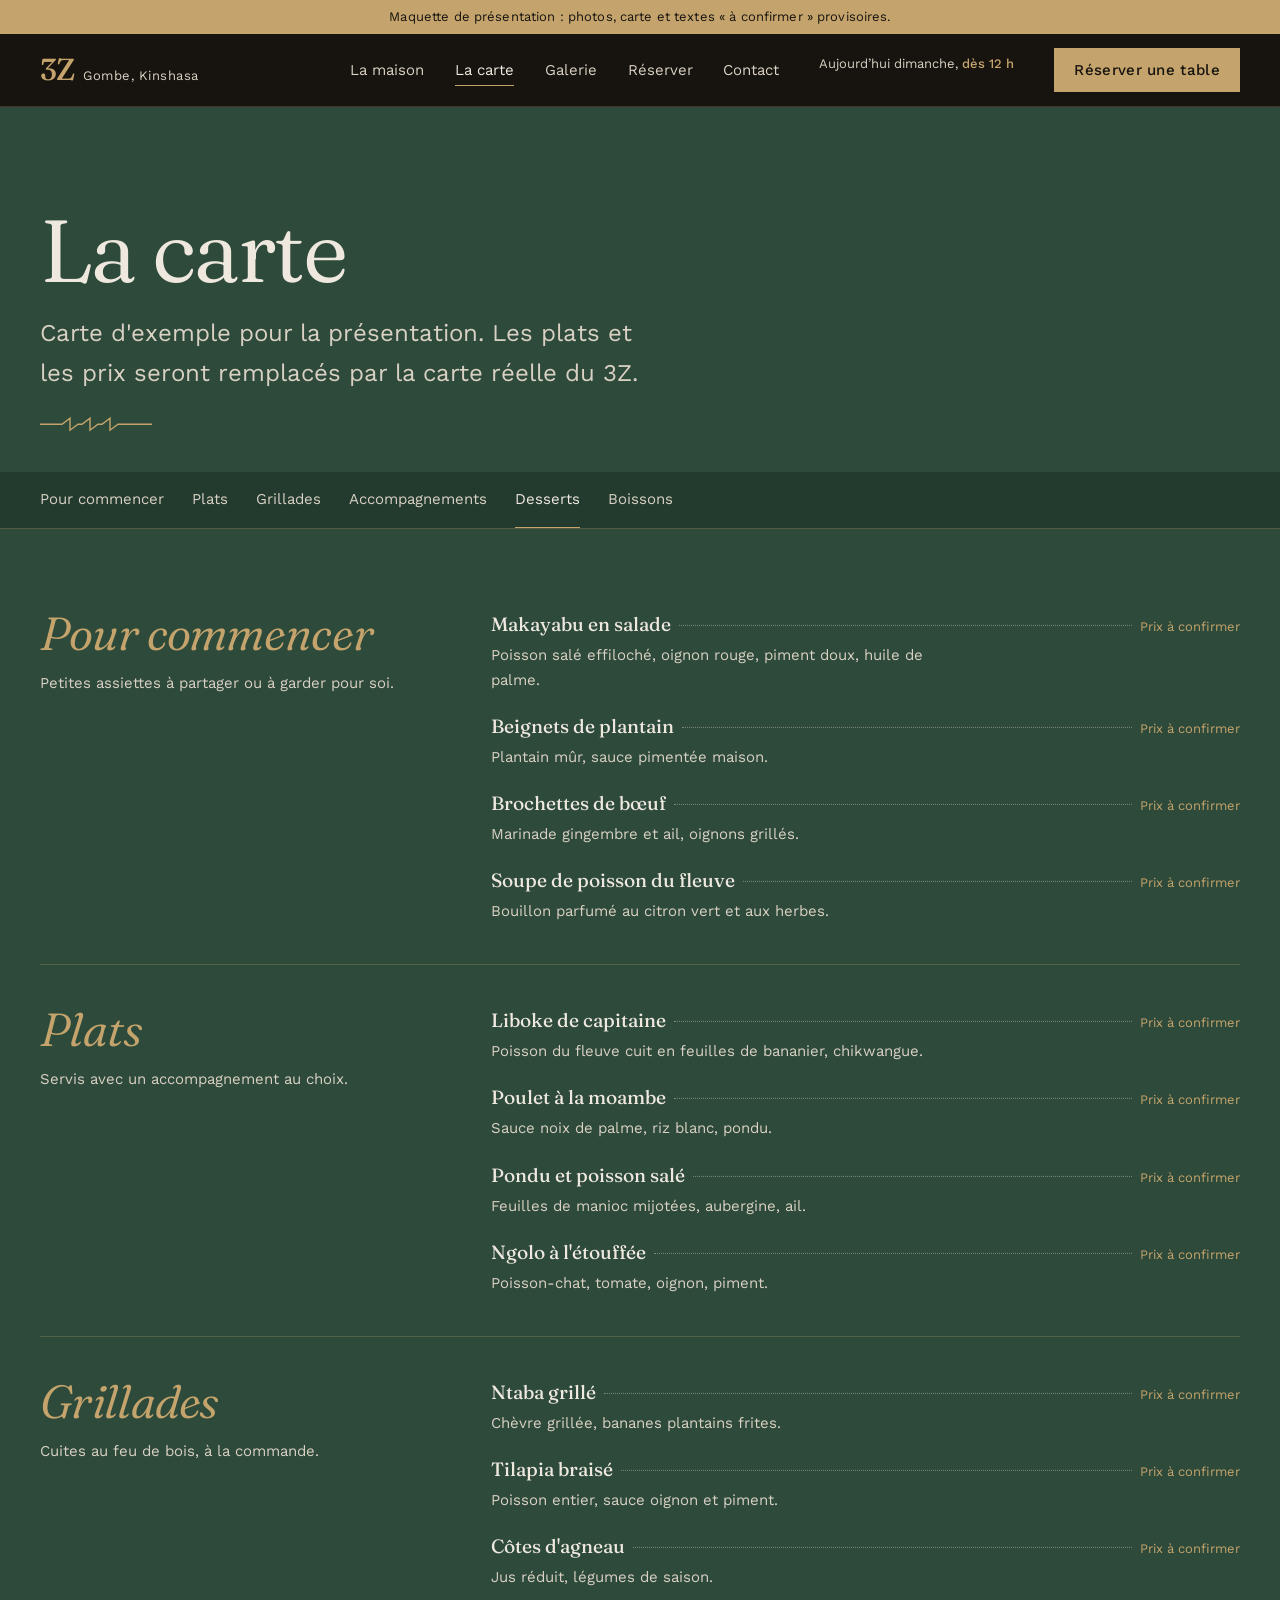
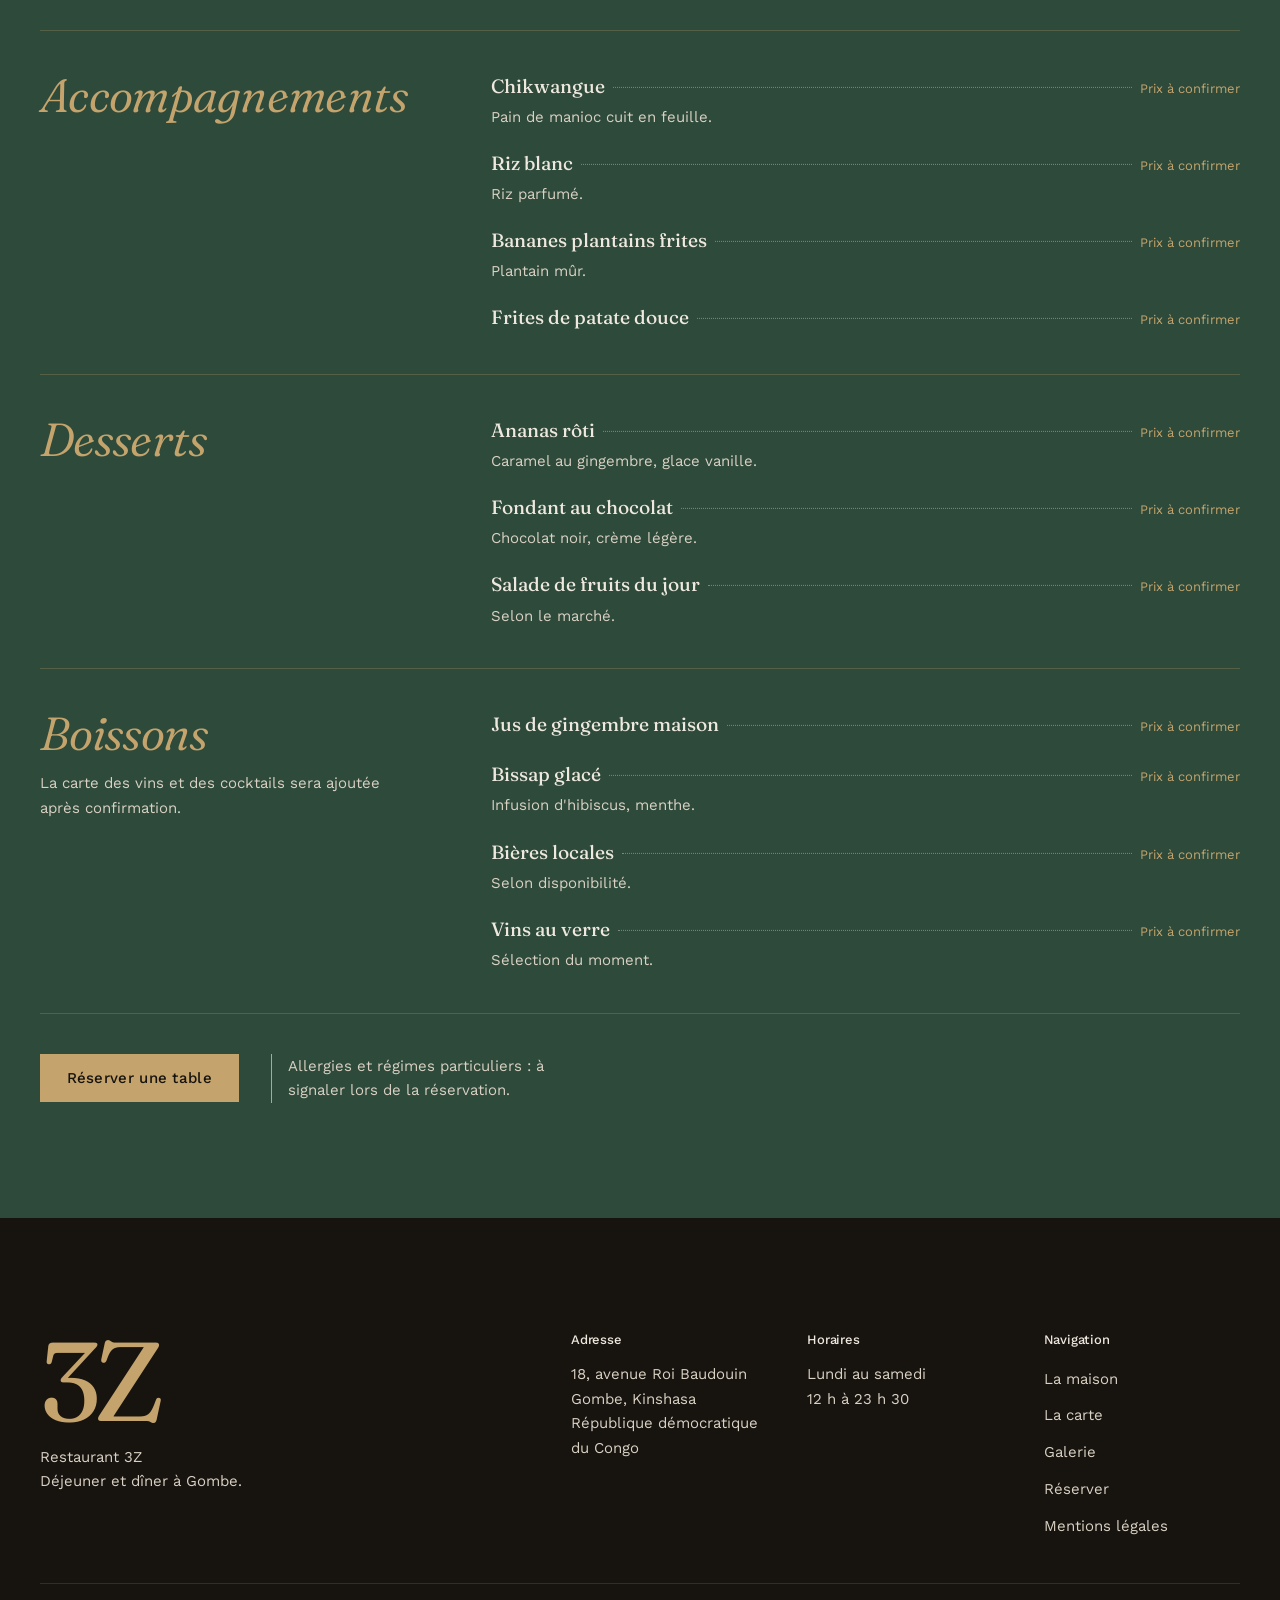
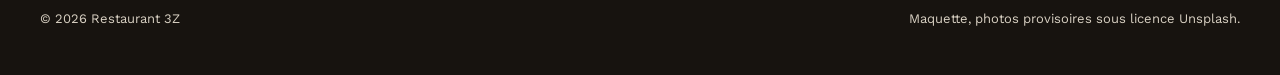
==== carte.html @ 7c9f6a62 "Maquette statique du site du Restaurant 3Z Accueil (ouverture, la maison, extrait de carte, galerie," ====
<!doctype html>
<html lang="fr">
<head>
  <meta charset="utf-8">
  <meta name="viewport" content="width=device-width, initial-scale=1">
  <title>La carte, Restaurant 3Z, Gombe</title>
  <meta name="description" content="Carte du Restaurant 3Z à Gombe, Kinshasa : entrées, plats, grillades, desserts et boissons.">
  <meta name="theme-color" content="#17130f">
  <link rel="icon" href="assets/favicon.svg" type="image/svg+xml">
  <link rel="preload" href="assets/fonts/fraunces-latin-wght-normal.woff2" as="font" type="font/woff2" crossorigin>
  <link rel="stylesheet" href="css/style.css">
  <script>document.documentElement.classList.add('js');</script>
</head>
<body>
  <a class="lien-evitement" href="#contenu">Aller au contenu</a>

  <p class="bandeau-maquette">Maquette de présentation&nbsp;: photos, carte et textes «&nbsp;à confirmer&nbsp;» provisoires.</p>

  <!-- ===== En-tête (futur parts/header.html) ===== -->
  <header class="entete">
    <div class="conteneur entete__barre">
      <a class="marque" href="index.html" aria-label="Restaurant 3Z, accueil">
        <span class="marque__monogramme" aria-hidden="true">3Z</span>
        <span class="marque__nom">Gombe, Kinshasa</span>
      </a>

      <nav class="navigation" id="navigation" aria-label="Navigation principale">
        <ul class="navigation__liste">
          <li><a class="navigation__lien" href="index.html#maison">La maison</a></li>
          <li><a class="navigation__lien" href="carte.html" aria-current="page">La carte</a></li>
          <li><a class="navigation__lien" href="index.html#galerie">Galerie</a></li>
          <li><a class="navigation__lien" href="index.html#reservation">Réserver</a></li>
          <li><a class="navigation__lien" href="index.html#contact">Contact</a></li>
        </ul>
        <div class="navigation__pied">
          <p>18, avenue Roi Baudouin, Gombe</p>
          <a class="bouton bouton--laiton" href="index.html#reservation">Réserver une table</a>
        </div>
      </nav>

      <p class="entete__horaires" data-horaires-jour>Lundi au samedi, <strong>12&nbsp;h à 23&nbsp;h&nbsp;30</strong></p>
      <a class="bouton bouton--laiton entete__reserver" href="index.html#reservation">Réserver une table</a>
      <button class="bascule-menu" type="button" aria-expanded="false" aria-controls="navigation">
        <span class="bascule-menu__icone" aria-hidden="true"></span>
        <span class="bascule-menu__texte">Menu</span>
      </button>
    </div>
  </header>

  <main id="contenu">
    <header class="page-entete">
      <div class="conteneur">
        <h1>La carte</h1>
        <p>Carte d'exemple pour la présentation. Les plats et les prix seront remplacés par la carte réelle du 3Z.</p>
        <svg class="filet" viewBox="0 0 120 14" aria-hidden="true" focusable="false"><path d="M0 7h22l8-6v12l8-6h4l8-6v12l8-6h4l8-6v12l8-6h34"/></svg>
      </div>
    </header>

    <nav class="sommaire-carte" aria-label="Catégories de la carte">
      <ul class="conteneur">
        <li><a href="#entrees">Pour commencer</a></li>
        <li><a href="#plats">Plats</a></li>
        <li><a href="#grillades">Grillades</a></li>
        <li><a href="#accompagnements">Accompagnements</a></li>
        <li><a href="#desserts">Desserts</a></li>
        <li><a href="#boissons">Boissons</a></li>
      </ul>
    </nav>

    <div class="carte-complete">
      <div class="conteneur">
      <section class="carte-complete__categorie" id="entrees" aria-labelledby="titre-entrees">
        <div>
          <h2 id="titre-entrees">Pour commencer</h2>
          <p>Petites assiettes à partager ou à garder pour soi.</p>
        </div>
        <ul class="plats">
            <li class="plat">
              <div class="plat__ligne"><span class="plat__nom">Makayabu en salade</span><span class="plat__points" aria-hidden="true"></span><span class="plat__prix">Prix à confirmer</span></div>
              <p class="plat__description">Poisson salé effiloché, oignon rouge, piment doux, huile de palme.</p>
            </li>
            <li class="plat">
              <div class="plat__ligne"><span class="plat__nom">Beignets de plantain</span><span class="plat__points" aria-hidden="true"></span><span class="plat__prix">Prix à confirmer</span></div>
              <p class="plat__description">Plantain mûr, sauce pimentée maison.</p>
            </li>
            <li class="plat">
              <div class="plat__ligne"><span class="plat__nom">Brochettes de bœuf</span><span class="plat__points" aria-hidden="true"></span><span class="plat__prix">Prix à confirmer</span></div>
              <p class="plat__description">Marinade gingembre et ail, oignons grillés.</p>
            </li>
            <li class="plat">
              <div class="plat__ligne"><span class="plat__nom">Soupe de poisson du fleuve</span><span class="plat__points" aria-hidden="true"></span><span class="plat__prix">Prix à confirmer</span></div>
              <p class="plat__description">Bouillon parfumé au citron vert et aux herbes.</p>
            </li>
        </ul>
      </section>
      <section class="carte-complete__categorie" id="plats" aria-labelledby="titre-plats">
        <div>
          <h2 id="titre-plats">Plats</h2>
          <p>Servis avec un accompagnement au choix.</p>
        </div>
        <ul class="plats">
            <li class="plat">
              <div class="plat__ligne"><span class="plat__nom">Liboke de capitaine</span><span class="plat__points" aria-hidden="true"></span><span class="plat__prix">Prix à confirmer</span></div>
              <p class="plat__description">Poisson du fleuve cuit en feuilles de bananier, chikwangue.</p>
            </li>
            <li class="plat">
              <div class="plat__ligne"><span class="plat__nom">Poulet à la moambe</span><span class="plat__points" aria-hidden="true"></span><span class="plat__prix">Prix à confirmer</span></div>
              <p class="plat__description">Sauce noix de palme, riz blanc, pondu.</p>
            </li>
            <li class="plat">
              <div class="plat__ligne"><span class="plat__nom">Pondu et poisson salé</span><span class="plat__points" aria-hidden="true"></span><span class="plat__prix">Prix à confirmer</span></div>
              <p class="plat__description">Feuilles de manioc mijotées, aubergine, ail.</p>
            </li>
            <li class="plat">
              <div class="plat__ligne"><span class="plat__nom">Ngolo à l'étouffée</span><span class="plat__points" aria-hidden="true"></span><span class="plat__prix">Prix à confirmer</span></div>
              <p class="plat__description">Poisson-chat, tomate, oignon, piment.</p>
            </li>
        </ul>
      </section>
      <section class="carte-complete__categorie" id="grillades" aria-labelledby="titre-grillades">
        <div>
          <h2 id="titre-grillades">Grillades</h2>
          <p>Cuites au feu de bois, à la commande.</p>
        </div>
        <ul class="plats">
            <li class="plat">
              <div class="plat__ligne"><span class="plat__nom">Ntaba grillé</span><span class="plat__points" aria-hidden="true"></span><span class="plat__prix">Prix à confirmer</span></div>
              <p class="plat__description">Chèvre grillée, bananes plantains frites.</p>
            </li>
            <li class="plat">
              <div class="plat__ligne"><span class="plat__nom">Tilapia braisé</span><span class="plat__points" aria-hidden="true"></span><span class="plat__prix">Prix à confirmer</span></div>
              <p class="plat__description">Poisson entier, sauce oignon et piment.</p>
            </li>
            <li class="plat">
              <div class="plat__ligne"><span class="plat__nom">Côtes d'agneau</span><span class="plat__points" aria-hidden="true"></span><span class="plat__prix">Prix à confirmer</span></div>
              <p class="plat__description">Jus réduit, légumes de saison.</p>
            </li>
        </ul>
      </section>
      <section class="carte-complete__categorie" id="accompagnements" aria-labelledby="titre-accompagnements">
        <div>
          <h2 id="titre-accompagnements">Accompagnements</h2>
        </div>
        <ul class="plats">
            <li class="plat">
              <div class="plat__ligne"><span class="plat__nom">Chikwangue</span><span class="plat__points" aria-hidden="true"></span><span class="plat__prix">Prix à confirmer</span></div>
              <p class="plat__description">Pain de manioc cuit en feuille.</p>
            </li>
            <li class="plat">
              <div class="plat__ligne"><span class="plat__nom">Riz blanc</span><span class="plat__points" aria-hidden="true"></span><span class="plat__prix">Prix à confirmer</span></div>
              <p class="plat__description">Riz parfumé.</p>
            </li>
            <li class="plat">
              <div class="plat__ligne"><span class="plat__nom">Bananes plantains frites</span><span class="plat__points" aria-hidden="true"></span><span class="plat__prix">Prix à confirmer</span></div>
              <p class="plat__description">Plantain mûr.</p>
            </li>
            <li class="plat">
              <div class="plat__ligne"><span class="plat__nom">Frites de patate douce</span><span class="plat__points" aria-hidden="true"></span><span class="plat__prix">Prix à confirmer</span></div>
            </li>
        </ul>
      </section>
      <section class="carte-complete__categorie" id="desserts" aria-labelledby="titre-desserts">
        <div>
          <h2 id="titre-desserts">Desserts</h2>
        </div>
        <ul class="plats">
            <li class="plat">
              <div class="plat__ligne"><span class="plat__nom">Ananas rôti</span><span class="plat__points" aria-hidden="true"></span><span class="plat__prix">Prix à confirmer</span></div>
              <p class="plat__description">Caramel au gingembre, glace vanille.</p>
            </li>
            <li class="plat">
              <div class="plat__ligne"><span class="plat__nom">Fondant au chocolat</span><span class="plat__points" aria-hidden="true"></span><span class="plat__prix">Prix à confirmer</span></div>
              <p class="plat__description">Chocolat noir, crème légère.</p>
            </li>
            <li class="plat">
              <div class="plat__ligne"><span class="plat__nom">Salade de fruits du jour</span><span class="plat__points" aria-hidden="true"></span><span class="plat__prix">Prix à confirmer</span></div>
              <p class="plat__description">Selon le marché.</p>
            </li>
        </ul>
      </section>
      <section class="carte-complete__categorie" id="boissons" aria-labelledby="titre-boissons">
        <div>
          <h2 id="titre-boissons">Boissons</h2>
          <p>La carte des vins et des cocktails sera ajoutée après confirmation.</p>
        </div>
        <ul class="plats">
            <li class="plat">
              <div class="plat__ligne"><span class="plat__nom">Jus de gingembre maison</span><span class="plat__points" aria-hidden="true"></span><span class="plat__prix">Prix à confirmer</span></div>
            </li>
            <li class="plat">
              <div class="plat__ligne"><span class="plat__nom">Bissap glacé</span><span class="plat__points" aria-hidden="true"></span><span class="plat__prix">Prix à confirmer</span></div>
              <p class="plat__description">Infusion d'hibiscus, menthe.</p>
            </li>
            <li class="plat">
              <div class="plat__ligne"><span class="plat__nom">Bières locales</span><span class="plat__points" aria-hidden="true"></span><span class="plat__prix">Prix à confirmer</span></div>
              <p class="plat__description">Selon disponibilité.</p>
            </li>
            <li class="plat">
              <div class="plat__ligne"><span class="plat__nom">Vins au verre</span><span class="plat__points" aria-hidden="true"></span><span class="plat__prix">Prix à confirmer</span></div>
              <p class="plat__description">Sélection du moment.</p>
            </li>
        </ul>
      </section>
        <div class="carte__lien">
          <a class="bouton bouton--laiton" href="index.html#reservation">Réserver une table</a>
          <p class="carte__avertissement">Allergies et régimes particuliers : à signaler lors de la réservation.</p>
        </div>
      </div>
    </div>
  </main>

  <!-- ===== Pied de page (futur parts/footer.html) ===== -->
  <footer class="pied">
    <div class="conteneur">
      <div class="pied__haut">
        <div class="pied__marque">
          <p class="pied__monogramme" aria-hidden="true">3Z</p>
          <p>Restaurant 3Z<br>Déjeuner et dîner à Gombe.</p>
        </div>
        <div>
          <h2>Adresse</h2>
          <address>18, avenue Roi Baudouin<br>Gombe, Kinshasa<br>République démocratique du Congo</address>
        </div>
        <div>
          <h2>Horaires</h2>
          <p>Lundi au samedi<br>12&nbsp;h à 23&nbsp;h&nbsp;30</p>
        </div>
        <nav aria-label="Pied de page">
          <h2>Navigation</h2>
          <ul>
            <li><a href="index.html#maison">La maison</a></li>
            <li><a href="carte.html">La carte</a></li>
            <li><a href="index.html#galerie">Galerie</a></li>
            <li><a href="index.html#reservation">Réserver</a></li>
            <li><a href="mentions.html">Mentions légales</a></li>
          </ul>
        </nav>
      </div>
      <div class="pied__bas">
        <p>© <span data-annee>2026</span> Restaurant 3Z</p>
        <p>Maquette, photos provisoires sous licence Unsplash.</p>
      </div>
    </div>
  </footer>

  <script src="js/script.js" defer></script>
</body>
</html>
---- css/style.css ----
/* ==========================================================================
   Restaurant 3Z — maquette statique
   Ordre : polices, variables (futur theme.json), base, composants, sections.
   ========================================================================== */

/* Polices locales (licence SIL OFL 1.1, voir assets/fonts/LICENCES.md) */
@font-face {
  font-family: "Fraunces";
  src: url("../assets/fonts/fraunces-latin-wght-normal.woff2") format("woff2");
  font-weight: 300 800;
  font-style: normal;
  font-display: swap;
}
@font-face {
  font-family: "Fraunces";
  src: url("../assets/fonts/fraunces-latin-wght-italic.woff2") format("woff2");
  font-weight: 300 800;
  font-style: italic;
  font-display: swap;
}
@font-face {
  font-family: "Work Sans";
  src: url("../assets/fonts/work-sans-latin-wght-normal.woff2") format("woff2");
  font-weight: 300 700;
  font-style: normal;
  font-display: swap;
}

/* --------------------------------------------------------------------------
   Variables : palette, typographie, espacements.
   Elles deviendront les presets de theme.json lors de la conversion WordPress.
   -------------------------------------------------------------------------- */
:root {
  --ebene: #17130f;
  --ivoire: #eee8de;
  --ivoire-doux: #d9d1c3;
  --kola: #5b1f24;
  --kola-profond: #431519;
  --laiton: #c4a46c;
  --laiton-fonce: #7a5f2e; /* laiton lisible sur fond ivoire */
  --feuille: #2e4a3b;
  --feuille-profonde: #233a2e;

  --titres: "Fraunces", Georgia, "Times New Roman", serif;
  --texte: "Work Sans", system-ui, -apple-system, "Segoe UI", sans-serif;

  --t-petit: 0.9375rem;
  --t-normal: 1.0625rem;
  --t-grand: clamp(1.25rem, 1.1rem + 0.6vw, 1.5rem);
  --t-tres-grand: clamp(1.9rem, 1.4rem + 2vw, 2.9rem);
  --t-affiche: clamp(3rem, 1.6rem + 6.4vw, 7.5rem);

  --e-xs: 0.5rem;
  --e-s: 1rem;
  --e-m: clamp(1.5rem, 4vw, 2.5rem);
  --e-l: clamp(3.5rem, 9vw, 7.5rem);

  --largeur: 76rem;
  --gouttiere: clamp(1rem, 4vw, 2.5rem);
  --entete-h: 4.5rem;
  --duree: 0.7s;
  --courbe: cubic-bezier(0.22, 0.61, 0.36, 1);
}

/* --------------------------------------------------------------------------
   Base
   -------------------------------------------------------------------------- */
*,
*::before,
*::after { box-sizing: border-box; }

html {
  -webkit-text-size-adjust: 100%;
  scroll-behavior: smooth;
  scroll-padding-top: var(--entete-h);
}

body {
  margin: 0;
  background: var(--ivoire);
  color: var(--ebene);
  font-family: var(--texte);
  font-size: var(--t-normal);
  line-height: 1.65;
  font-weight: 400;
  -webkit-font-smoothing: antialiased;
  text-rendering: optimizeLegibility;
}

img { display: block; max-width: 100%; height: auto; }
/* Teinte d'attente pendant le chargement des photos */
main img { background-color: #3a3129; }

h1, h2, h3 {
  font-family: var(--titres);
  font-weight: 400;
  line-height: 1.08;
  letter-spacing: -0.015em;
  margin: 0;
  text-wrap: balance;
}

p { margin: 0 0 1em; max-width: 62ch; }

a { color: inherit; text-underline-offset: 0.2em; text-decoration-thickness: 1px; }

:focus-visible {
  outline: 2px solid var(--laiton);
  outline-offset: 3px;
}

.lien-evitement {
  position: absolute;
  left: var(--gouttiere);
  top: -4rem;
  z-index: 100;
  padding: 0.75rem 1rem;
  background: var(--ebene);
  color: var(--ivoire);
}
.lien-evitement:focus { top: 0.5rem; }

.visuellement-cache {
  position: absolute !important;
  width: 1px; height: 1px;
  overflow: hidden;
  clip: rect(0 0 0 0);
  white-space: nowrap;
}

.conteneur {
  width: min(100% - 2 * var(--gouttiere), var(--largeur));
  margin-inline: auto;
}

/* --------------------------------------------------------------------------
   Composant : bandeau de maquette
   -------------------------------------------------------------------------- */
.bandeau-maquette {
  background: var(--laiton);
  color: var(--ebene);
  font-size: 0.8125rem;
  text-align: center;
  padding: 0.4rem var(--gouttiere);
  letter-spacing: 0.01em;
  margin: 0;
  max-width: none;
}

/* --------------------------------------------------------------------------
   Composant : marque provisoire (contenu à confirmer)
   -------------------------------------------------------------------------- */
.provisoire {
  display: inline-block;
  font-family: var(--texte);
  font-size: 0.75rem;
  font-weight: 500;
  line-height: 1.4;
  padding: 0.1rem 0.5rem;
  border: 1px dashed currentColor;
  border-radius: 2px;
  opacity: 0.85;
  vertical-align: middle;
  white-space: nowrap;
}

/* --------------------------------------------------------------------------
   Composant : boutons
   -------------------------------------------------------------------------- */
.bouton {
  display: inline-flex;
  align-items: center;
  justify-content: center;
  gap: 0.6rem;
  min-height: 3rem;
  padding: 0.85rem 1.6rem;
  font: 500 var(--t-petit) / 1 var(--texte);
  letter-spacing: 0.02em;
  text-decoration: none;
  border: 1px solid transparent;
  border-radius: 0;
  cursor: pointer;
  transition: background-color 0.25s, color 0.25s, border-color 0.25s;
}
.bouton--laiton { background: var(--laiton); color: var(--ebene); }
.bouton--laiton:hover { background: var(--ivoire); }
.bouton--contour { border-color: currentColor; background: transparent; }
.bouton--contour:hover { background: var(--ivoire); color: var(--ebene); border-color: var(--ivoire); }
.bouton--encre { background: var(--ebene); color: var(--ivoire); }
.bouton--encre:hover { background: var(--kola); }

/* --------------------------------------------------------------------------
   Composant : filet de laiton (signature 3Z)
   -------------------------------------------------------------------------- */
.filet {
  display: block;
  width: 7.5rem;
  height: 0.9rem;
  color: var(--laiton);
  overflow: visible;
}
.filet path {
  fill: none;
  stroke: currentColor;
  stroke-width: 1.4;
  stroke-linejoin: miter;
}

/* --------------------------------------------------------------------------
   En-tête (futur parts/header.html)
   -------------------------------------------------------------------------- */
.entete {
  position: sticky;
  top: 0;
  z-index: 50;
  background: var(--ebene);
  color: var(--ivoire);
  border-bottom: 1px solid rgb(196 164 108 / 0.25);
}
.entete__barre {
  display: flex;
  align-items: center;
  gap: var(--e-m);
  min-height: var(--entete-h);
}
.marque {
  display: inline-flex;
  align-items: baseline;
  gap: 0.6rem;
  text-decoration: none;
  margin-right: auto;
}
.marque__monogramme {
  font-family: var(--titres);
  font-size: 1.9rem;
  font-weight: 500;
  letter-spacing: -0.04em;
  color: var(--laiton);
  line-height: 1;
}
.marque__nom {
  font-size: 0.8125rem;
  letter-spacing: 0.04em;
  color: var(--ivoire-doux);
}

.navigation__liste {
  display: flex;
  gap: clamp(1rem, 2.4vw, 2rem);
  list-style: none;
  margin: 0;
  padding: 0;
}
.navigation__lien {
  display: inline-block;
  padding: 0.75rem 0;
  font-size: var(--t-petit);
  text-decoration: none;
  color: var(--ivoire-doux);
  background: linear-gradient(var(--laiton), var(--laiton)) left calc(100% - 0.55rem) / 0 1px no-repeat;
  transition: color 0.2s, background-size 0.3s var(--courbe);
}
.navigation__lien:hover,
.navigation__lien[aria-current="page"],
.navigation__lien.est-active {
  color: var(--ivoire);
  background-size: 100% 1px;
}
.entete__horaires {
  font-size: 0.8125rem;
  color: var(--ivoire-doux);
  white-space: nowrap;
}
.entete__horaires strong { color: var(--laiton); font-weight: 500; }
.entete .bouton { min-height: 2.75rem; padding: 0.7rem 1.2rem; }

.bascule-menu {
  display: none;
  align-items: center;
  gap: 0.6rem;
  min-height: 2.75rem;
  padding: 0 0.25rem;
  background: none;
  border: 0;
  color: var(--ivoire);
  font: 500 var(--t-petit) var(--texte);
  cursor: pointer;
}
.bascule-menu__icone,
.bascule-menu__icone::before,
.bascule-menu__icone::after {
  display: block;
  width: 1.4rem;
  height: 1px;
  background: currentColor;
  transition: transform 0.3s var(--courbe), opacity 0.2s;
}
.bascule-menu__icone { position: relative; }
.bascule-menu__icone::before,
.bascule-menu__icone::after { content: ""; position: absolute; left: 0; }
.bascule-menu__icone::before { top: -0.4rem; }
.bascule-menu__icone::after { top: 0.4rem; }
.bascule-menu[aria-expanded="true"] .bascule-menu__icone { background: transparent; }
.bascule-menu[aria-expanded="true"] .bascule-menu__icone::before { transform: translateY(0.4rem) rotate(45deg); }
.bascule-menu[aria-expanded="true"] .bascule-menu__icone::after { transform: translateY(-0.4rem) rotate(-45deg); }

@media (max-width: 68rem) {
  .entete__horaires { display: none; }
}

@media (max-width: 56rem) {
  .bascule-menu { display: inline-flex; }
  .entete .entete__reserver { display: none; }
  .navigation {
    position: fixed;
    inset: var(--entete-h) 0 0 0;
    background: var(--ebene);
    padding: var(--e-m) var(--gouttiere);
    overflow-y: auto;
    visibility: hidden;
    opacity: 0;
    transform: translateY(-0.5rem);
    transition: opacity 0.3s var(--courbe), transform 0.3s var(--courbe), visibility 0s 0.3s;
  }
  .navigation.est-ouverte {
    visibility: visible;
    opacity: 1;
    transform: none;
    transition: opacity 0.3s var(--courbe), transform 0.3s var(--courbe);
  }
  .navigation__liste { flex-direction: column; gap: 0; }
  .navigation__lien {
    display: block;
    padding: 0.9rem 0;
    font-family: var(--titres);
    font-size: 2rem;
    color: var(--ivoire);
    border-bottom: 1px solid rgb(238 232 222 / 0.12);
    background: none;
  }
  .navigation__pied {
    margin-top: var(--e-m);
    display: grid;
    gap: 1rem;
    color: var(--ivoire-doux);
    font-size: var(--t-petit);
  }
}
@media (min-width: 56.01rem) {
  .navigation__pied { display: none; }
}
body.menu-ouvert { overflow: hidden; }

/* --------------------------------------------------------------------------
   Accueil : section d'ouverture
   -------------------------------------------------------------------------- */
.ouverture {
  position: relative;
  min-height: calc(100svh - var(--entete-h));
  min-height: calc(100vh - var(--entete-h));
  display: grid;
  align-items: end;
  background: var(--ebene);
  color: var(--ivoire);
  overflow: hidden;
  isolation: isolate;
}
@supports (height: 100svh) {
  .ouverture { min-height: calc(100svh - var(--entete-h) - 1.75rem); }
}
.ouverture__photo {
  position: absolute;
  inset: 0;
  z-index: -2;
}
.ouverture__photo img {
  width: 100%;
  height: 100%;
  object-fit: cover;
  object-position: 62% 50%;
}
.ouverture::before {
  content: "";
  position: absolute;
  inset: 0;
  z-index: -1;
  background:
    linear-gradient(90deg, rgb(23 19 15 / 0.88) 0%, rgb(23 19 15 / 0.55) 42%, rgb(23 19 15 / 0.05) 75%),
    linear-gradient(0deg, rgb(23 19 15 / 0.7) 0%, transparent 45%);
}
.ouverture__contenu {
  padding-block: var(--e-l) clamp(2.5rem, 7vw, 5rem);
}
.ouverture__lieu {
  font-size: var(--t-petit);
  color: var(--ivoire-doux);
  margin-bottom: 1.25rem;
}
.ouverture__titre {
  font-size: var(--t-affiche);
  font-weight: 350;
  max-width: 11ch;
  letter-spacing: -0.03em;
  line-height: 0.98;
}
.ouverture__titre em {
  font-style: italic;
  font-weight: 300;
  color: var(--laiton);
}
.ouverture .filet {
  width: clamp(8rem, 18vw, 13rem);
  height: 1.1rem;
  margin: clamp(1.5rem, 3vw, 2.25rem) 0;
}
.ouverture__texte {
  font-size: var(--t-grand);
  line-height: 1.5;
  max-width: 34ch;
  color: var(--ivoire-doux);
  margin-bottom: 2rem;
}
.ouverture__actions {
  display: flex;
  flex-wrap: wrap;
  align-items: center;
  gap: 1rem 1.75rem;
}
.ouverture__actions a:not(.bouton) {
  color: var(--ivoire);
  font-size: var(--t-petit);
}
.ouverture__legende {
  position: absolute;
  right: var(--gouttiere);
  bottom: clamp(1.25rem, 3vw, 2rem);
  font-size: 0.75rem;
  color: rgb(238 232 222 / 0.75);
  writing-mode: vertical-rl;
  transform: rotate(180deg);
  letter-spacing: 0.04em;
}
@media (max-width: 40rem) {
  .ouverture__photo img { object-position: 70% 50%; }
  .ouverture::before {
    background: linear-gradient(0deg, rgb(23 19 15 / 0.94) 0%, rgb(23 19 15 / 0.6) 55%, rgb(23 19 15 / 0.25) 100%);
  }
  .ouverture__legende { display: none; }
}

/* Moment de mouvement : le filet se trace, puis la photo s'éclaircit */
.js .ouverture__photo img {
  opacity: 0.25;
  transform: scale(1.04);
  transition: opacity 1.6s var(--courbe) 0.5s, transform 2.4s var(--courbe) 0.5s;
}
.js .ouverture .filet path {
  stroke-dasharray: 260;
  stroke-dashoffset: 260;
  transition: stroke-dashoffset 1.2s var(--courbe) 0.2s;
}
.js .ouverture__titre,
.js .ouverture__texte,
.js .ouverture__actions,
.js .ouverture__lieu {
  opacity: 0;
  transform: translateY(0.75rem);
  transition: opacity 0.9s var(--courbe), transform 0.9s var(--courbe);
}
.js .ouverture__lieu { transition-delay: 0.1s; }
.js .ouverture__titre { transition-delay: 0.2s; }
.js .ouverture__texte { transition-delay: 1s; }
.js .ouverture__actions { transition-delay: 1.15s; }
.est-pret .ouverture__photo img { opacity: 1; transform: none; }
.est-pret .ouverture .filet path { stroke-dashoffset: 0; }
.est-pret .ouverture__titre,
.est-pret .ouverture__texte,
.est-pret .ouverture__actions,
.est-pret .ouverture__lieu { opacity: 1; transform: none; }

/* Apparitions discrètes au défilement */
.js .apparait {
  opacity: 0;
  transform: translateY(1.25rem);
  transition: opacity var(--duree) var(--courbe), transform var(--duree) var(--courbe);
}
.js .apparait.est-visible { opacity: 1; transform: none; }

/* --------------------------------------------------------------------------
   Section générique
   -------------------------------------------------------------------------- */
.section { padding-block: var(--e-l); }
.section__titre { font-size: var(--t-tres-grand); }
.section__intro { color: #4a4239; font-size: var(--t-grand); line-height: 1.5; max-width: 40ch; }

/* --------------------------------------------------------------------------
   La maison : texte étroit face à une photo verticale décalée
   -------------------------------------------------------------------------- */
.maison__grille {
  display: grid;
  grid-template-columns: minmax(0, 5fr) minmax(0, 6fr);
  gap: clamp(2rem, 7vw, 7rem);
  align-items: center;
}
.maison__photo {
  position: relative;
  margin: 0;
}
.maison__photo img {
  aspect-ratio: 4 / 5;
  object-fit: cover;
  width: 100%;
}
.maison__photo-secondaire {
  position: absolute;
  width: 46%;
  right: -12%;
  bottom: -14%;
  border: 0.6rem solid var(--ivoire);
}
.maison__photo-secondaire img { aspect-ratio: 1; }
.maison figcaption {
  margin-top: 0.75rem;
  font-size: 0.8125rem;
  color: #5d544a;
  max-width: 28ch;
}
.maison__texte .section__titre { margin-bottom: 1.5rem; max-width: 14ch; }
.maison__texte .filet { margin: 0 0 1.75rem; color: var(--laiton-fonce); }
.maison__faits {
  display: grid;
  grid-template-columns: repeat(2, minmax(0, 1fr));
  gap: 1.25rem 2rem;
  margin: 2.25rem 0 0;
  padding-top: 1.75rem;
  border-top: 1px solid rgb(23 19 15 / 0.15);
}
.maison__faits dt {
  font-family: var(--titres);
  font-size: 1.15rem;
  margin-bottom: 0.2rem;
}
.maison__faits dd { margin: 0; font-size: var(--t-petit); color: #4a4239; }

@media (max-width: 52rem) {
  .maison__grille { grid-template-columns: 1fr; }
  .maison__photo { max-width: 30rem; margin-bottom: 3rem; }
  .maison__photo-secondaire { right: -4%; }
  .maison figcaption { max-width: 50%; }
}

/* --------------------------------------------------------------------------
   La carte : présentée comme une carte imprimée
   -------------------------------------------------------------------------- */
.carte {
  background: var(--feuille);
  color: var(--ivoire);
  position: relative;
  overflow: hidden;
}
.carte__entete {
  display: grid;
  grid-template-columns: minmax(0, 1fr) auto;
  gap: 1.5rem 3rem;
  align-items: end;
  margin-bottom: var(--e-m);
}
.carte__entete .section__intro { color: var(--ivoire-doux); }
.carte__avertissement {
  font-size: var(--t-petit);
  color: var(--ivoire-doux);
  max-width: 34ch;
  border-left: 1px solid var(--laiton);
  padding-left: 1rem;
  margin: 0;
}
.carte__feuille {
  display: grid;
  grid-template-columns: minmax(0, 7fr) minmax(0, 5fr);
  background: var(--feuille-profonde);
  border: 1px solid rgb(196 164 108 / 0.35);
}
.carte__colonnes {
  padding: clamp(1.5rem, 5vw, 4rem);
  display: grid;
  gap: 2.75rem;
}
.carte__photo {
  margin: 0;
  position: relative;
}
.carte__photo img { width: 100%; height: 100%; object-fit: cover; }
.carte__photo figcaption {
  position: absolute;
  left: 1rem; bottom: 1rem;
  font-size: 0.75rem;
  background: rgb(23 19 15 / 0.75);
  padding: 0.3rem 0.6rem;
}

.categorie__titre {
  display: flex;
  align-items: baseline;
  gap: 1rem;
  font-size: 1.6rem;
  font-style: italic;
  font-weight: 350;
  color: var(--laiton);
  margin-bottom: 1rem;
}
.categorie__titre::after {
  content: "";
  flex: 1;
  height: 1px;
  background: rgb(196 164 108 / 0.35);
}
.plats { list-style: none; margin: 0; padding: 0; display: grid; gap: 1.15rem; }

/* Composant : ligne de plat (futur motif / type de contenu WordPress) */
.plat__ligne {
  display: flex;
  align-items: baseline;
  gap: 0.5rem;
}
.plat__nom {
  font-family: var(--titres);
  font-size: 1.2rem;
  font-weight: 450;
}
.plat__points {
  flex: 1;
  min-width: 1.5rem;
  border-bottom: 1px dotted rgb(238 232 222 / 0.4);
  transform: translateY(-0.3em);
}
.plat__prix {
  font-size: 0.8125rem;
  color: var(--laiton);
  white-space: nowrap;
}
.plat__description {
  font-size: var(--t-petit);
  color: var(--ivoire-doux);
  margin: 0.15rem 0 0;
  max-width: 48ch;
}
.carte__lien {
  margin-top: var(--e-m);
  display: flex;
  flex-wrap: wrap;
  align-items: center;
  gap: 1rem 2rem;
}
.carte .bouton--contour { color: var(--ivoire); }

@media (max-width: 56rem) {
  .carte__entete { grid-template-columns: 1fr; }
  .carte__feuille { grid-template-columns: 1fr; }
  .carte__photo { order: -1; }
  .carte__photo img { aspect-ratio: 16 / 10; }
}

/* --------------------------------------------------------------------------
   Galerie : mosaïque irrégulière + visionneuse
   -------------------------------------------------------------------------- */
.galerie { background: var(--ebene); color: var(--ivoire); }
.galerie__entete {
  display: flex;
  flex-wrap: wrap;
  justify-content: space-between;
  align-items: end;
  gap: 1rem 3rem;
  margin-bottom: var(--e-m);
}
.galerie__entete p { color: var(--ivoire-doux); margin: 0; max-width: 40ch; }
.mosaique {
  display: grid;
  grid-template-columns: repeat(12, minmax(0, 1fr));
  grid-auto-rows: clamp(7rem, 13vw, 11rem);
  gap: clamp(0.5rem, 1.2vw, 1rem);
  list-style: none;
  margin: 0;
  padding: 0;
}
.mosaique li:nth-child(1) { grid-column: 1 / span 7; grid-row: span 3; }
.mosaique li:nth-child(2) { grid-column: 8 / span 5; grid-row: span 2; }
.mosaique li:nth-child(3) { grid-column: 8 / span 5; grid-row: span 2; }
.mosaique li:nth-child(4) { grid-column: 1 / span 4; grid-row: span 2; }
.mosaique li:nth-child(5) { grid-column: 5 / span 3; grid-row: span 2; }
.mosaique li:nth-child(6) { grid-column: 8 / span 5; grid-row: span 1; }
.mosaique__bouton {
  display: block;
  width: 100%;
  height: 100%;
  padding: 0;
  border: 0;
  background: #000;
  cursor: zoom-in;
  overflow: hidden;
}
.mosaique__bouton img {
  width: 100%;
  height: 100%;
  object-fit: cover;
  transition: transform 0.8s var(--courbe), opacity 0.4s;
}
.mosaique__bouton:hover img,
.mosaique__bouton:focus-visible img { transform: scale(1.035); opacity: 0.92; }
@media (max-width: 40rem) {
  .mosaique { grid-template-columns: repeat(2, minmax(0, 1fr)); grid-auto-rows: 9.5rem; }
  .mosaique li:nth-child(n) { grid-column: auto; grid-row: span 1; }
  .mosaique li:nth-child(1) { grid-column: 1 / -1; grid-row: span 2; }
  .mosaique li:nth-child(6) { grid-column: 1 / -1; }
}

.visionneuse {
  width: min(100vw - 2rem, 70rem);
  max-height: calc(100vh - 2rem);
  padding: 0;
  border: 0;
  background: transparent;
  color: var(--ivoire);
}
.visionneuse::backdrop { background: rgb(23 19 15 / 0.94); }
.visionneuse__cadre { margin: 0; display: grid; gap: 0.75rem; }
.visionneuse__cadre img {
  max-height: calc(100vh - 8rem);
  width: auto;
  margin-inline: auto;
  object-fit: contain;
}
.visionneuse__barre {
  display: flex;
  justify-content: space-between;
  align-items: center;
  gap: 1rem;
  font-size: var(--t-petit);
}
.visionneuse__commandes { display: flex; gap: 0.5rem; }
.visionneuse__commandes button {
  min-width: 2.75rem;
  min-height: 2.75rem;
  background: none;
  border: 1px solid rgb(238 232 222 / 0.4);
  color: var(--ivoire);
  font: inherit;
  cursor: pointer;
  padding: 0 0.9rem;
}
.visionneuse__commandes button:hover { border-color: var(--laiton); color: var(--laiton); }

/* --------------------------------------------------------------------------
   Infos pratiques : bande horizontale, rythme différent
   -------------------------------------------------------------------------- */
.pratique { padding-block: var(--e-m); border-bottom: 1px solid rgb(23 19 15 / 0.12); }
.pratique__liste {
  display: grid;
  grid-template-columns: repeat(auto-fit, minmax(13rem, 1fr));
  gap: 1.5rem 2.5rem;
  margin: 0;
}
.pratique__liste dt { font-family: var(--titres); font-size: 1.15rem; }
.pratique__liste dd { margin: 0.2rem 0 0; font-size: var(--t-petit); color: #4a4239; }

/* --------------------------------------------------------------------------
   Événements (masqué tant que le client n'a rien confirmé)
   -------------------------------------------------------------------------- */
.evenements[hidden] { display: none; }

/* --------------------------------------------------------------------------
   Réservation
   -------------------------------------------------------------------------- */
.reservation { background: var(--kola); color: var(--ivoire); }
.reservation__grille {
  display: grid;
  grid-template-columns: minmax(0, 4fr) minmax(0, 7fr);
  gap: clamp(2rem, 6vw, 6rem);
}
.reservation__infos .section__titre { margin-bottom: 1.25rem; max-width: 12ch; }
.reservation__infos p { color: var(--ivoire-doux); }
.reservation__infos .filet { margin: 1.75rem 0; }
.reservation__horaires { margin: 0; display: grid; gap: 0.6rem; font-size: var(--t-petit); }
.reservation__horaires div { display: flex; justify-content: space-between; gap: 1rem; border-bottom: 1px solid rgb(238 232 222 / 0.15); padding-bottom: 0.6rem; }
.reservation__horaires dt { color: var(--ivoire-doux); }
.reservation__horaires dd { margin: 0; text-align: right; }

/* Composant : formulaire */
.formulaire {
  background: var(--kola-profond);
  padding: clamp(1.5rem, 4vw, 3rem);
  border-top: 2px solid var(--laiton);
}
.formulaire__grille {
  display: grid;
  grid-template-columns: repeat(6, minmax(0, 1fr));
  gap: 1.25rem 1.25rem;
}
.champ { display: grid; gap: 0.4rem; grid-column: span 6; }
.champ--tiers { grid-column: span 2; }
.champ--moitie { grid-column: span 3; }
.champ label,
.champ legend {
  font-size: 0.875rem;
  font-weight: 500;
  color: var(--ivoire);
  padding: 0;
}
.champ .facultatif { font-weight: 400; color: var(--ivoire-doux); }
.champ input,
.champ select,
.champ textarea {
  width: 100%;
  min-height: 3rem;
  padding: 0.7rem 0.85rem;
  font: inherit;
  font-size: 1rem;
  color: var(--ivoire);
  background: rgb(23 19 15 / 0.35);
  border: 1px solid rgb(238 232 222 / 0.28);
  border-radius: 0;
  transition: border-color 0.2s, background-color 0.2s;
}
.champ select { appearance: none; background-image: linear-gradient(45deg, transparent 50%, var(--laiton) 50%), linear-gradient(135deg, var(--laiton) 50%, transparent 50%); background-position: calc(100% - 1.2rem) 55%, calc(100% - 0.85rem) 55%; background-size: 0.35rem 0.35rem; background-repeat: no-repeat; padding-right: 2.25rem; }
.champ select option { color: var(--ebene); }
.champ input::-webkit-calendar-picker-indicator { filter: invert(0.85); }
.champ textarea { min-height: 7rem; resize: vertical; }
.champ input:focus,
.champ select:focus,
.champ textarea:focus {
  outline: none;
  border-color: var(--laiton);
  background-color: rgb(23 19 15 / 0.5);
}
.champ input:focus-visible,
.champ select:focus-visible,
.champ textarea:focus-visible { box-shadow: 0 0 0 1px var(--laiton); }
.champ.est-invalide input,
.champ.est-invalide select { border-color: #f0a29a; }
.champ__erreur {
  min-height: 1.2em;
  font-size: 0.8125rem;
  color: #f6c3bd;
  margin: 0;
}
.champ__aide { font-size: 0.8125rem; color: var(--ivoire-doux); margin: 0; }
.formulaire__pied {
  margin-top: 1.75rem;
  display: flex;
  flex-wrap: wrap;
  align-items: center;
  gap: 1rem 1.5rem;
}
.formulaire__pied p { font-size: 0.8125rem; color: var(--ivoire-doux); margin: 0; flex: 1 1 18rem; }
.formulaire__confirmation {
  border: 1px solid var(--laiton);
  padding: clamp(1.5rem, 4vw, 2.5rem);
}
.formulaire__confirmation[hidden] { display: none; }
.formulaire__confirmation h3 { font-size: 1.75rem; margin-bottom: 1rem; }
.formulaire__confirmation dl { display: grid; grid-template-columns: auto 1fr; gap: 0.4rem 1.5rem; margin: 1.25rem 0; font-size: var(--t-petit); }
.formulaire__confirmation dt { color: var(--ivoire-doux); }
.formulaire__confirmation dd { margin: 0; }
.formulaire__confirmation .bouton { margin-top: 0.5rem; color: var(--ivoire); }

@media (max-width: 56rem) {
  .reservation__grille { grid-template-columns: 1fr; }
}
@media (max-width: 34rem) {
  .champ--tiers, .champ--moitie { grid-column: span 6; }
}

/* --------------------------------------------------------------------------
   Contact
   -------------------------------------------------------------------------- */
.contact__grille {
  display: grid;
  grid-template-columns: minmax(0, 6fr) minmax(0, 5fr);
  gap: clamp(2rem, 6vw, 5rem);
  align-items: start;
}
.contact__adresse {
  font-family: var(--titres);
  font-style: normal;
  font-size: var(--t-tres-grand);
  line-height: 1.12;
  margin: 1.5rem 0 1.75rem;
}
.contact__liste { margin: 0; display: grid; gap: 1.1rem; }
.contact__liste dt { font-size: 0.8125rem; color: #5d544a; }
.contact__liste dd { margin: 0.15rem 0 0; }
.contact__photo { margin: 0; }
.contact__photo img { aspect-ratio: 4 / 5; object-fit: cover; width: 100%; }
.contact__actions { margin-top: 2rem; display: flex; flex-wrap: wrap; gap: 1rem; }
.contact .bouton--contour:hover { background: var(--ebene); color: var(--ivoire); border-color: var(--ebene); }
@media (max-width: 52rem) {
  .contact__grille { grid-template-columns: 1fr; }
  .contact__photo img { aspect-ratio: 16 / 10; }
}

/* --------------------------------------------------------------------------
   Pied de page (futur parts/footer.html)
   -------------------------------------------------------------------------- */
.pied {
  background: var(--ebene);
  color: var(--ivoire-doux);
  padding-block: var(--e-l) 2rem;
  font-size: var(--t-petit);
}
.pied__haut {
  display: grid;
  grid-template-columns: minmax(0, 5fr) repeat(3, minmax(0, 2fr));
  gap: 2.5rem;
  padding-bottom: var(--e-m);
  border-bottom: 1px solid rgb(238 232 222 / 0.12);
}
.pied__monogramme {
  font-family: var(--titres);
  font-size: clamp(4rem, 10vw, 7rem);
  line-height: 0.85;
  letter-spacing: -0.05em;
  color: var(--laiton);
  margin-bottom: 1rem;
}
.pied h2 {
  font-family: var(--texte);
  font-size: 0.8125rem;
  font-weight: 500;
  color: var(--ivoire);
  margin-bottom: 0.9rem;
}
.pied ul { list-style: none; margin: 0; padding: 0; display: grid; gap: 0.15rem; }
.pied ul a { display: inline-block; padding: 0.3rem 0; text-decoration: none; }
.pied ul a:hover { color: var(--ivoire); text-decoration: underline; }
.pied address { font-style: normal; }
.pied__bas {
  display: flex;
  flex-wrap: wrap;
  justify-content: space-between;
  gap: 0.75rem 2rem;
  padding-top: 1.5rem;
  font-size: 0.8125rem;
}
@media (max-width: 52rem) {
  .pied__haut { grid-template-columns: repeat(2, minmax(0, 1fr)); }
  .pied__marque { grid-column: 1 / -1; }
}

/* --------------------------------------------------------------------------
   Page « La carte »
   -------------------------------------------------------------------------- */
.page-entete {
  background: var(--feuille);
  color: var(--ivoire);
  padding-block: clamp(3rem, 8vw, 6rem) var(--e-m);
}
.page-entete h1 { font-size: clamp(2.75rem, 1.5rem + 5vw, 5.5rem); font-weight: 350; letter-spacing: -0.03em; }
.page-entete p { color: var(--ivoire-doux); font-size: var(--t-grand); max-width: 40ch; margin-top: 1rem; }
.page-entete .filet { margin-top: 1.5rem; }

.sommaire-carte {
  position: sticky;
  top: var(--entete-h);
  z-index: 20;
  background: var(--feuille-profonde);
  border-bottom: 1px solid rgb(196 164 108 / 0.3);
}
.sommaire-carte ul {
  display: flex;
  gap: 1.75rem;
  list-style: none;
  margin: 0 auto;
  padding: 0;
  overflow-x: auto;
  scrollbar-width: none;
}
.sommaire-carte a {
  display: inline-block;
  padding: 0.95rem 0;
  color: var(--ivoire-doux);
  text-decoration: none;
  font-size: var(--t-petit);
  white-space: nowrap;
  border-bottom: 1px solid transparent;
}
.sommaire-carte a:hover,
.sommaire-carte a.est-active { color: var(--ivoire); border-color: var(--laiton); }

.carte-complete { background: var(--feuille); color: var(--ivoire); padding-block: var(--e-m) var(--e-l); }
.carte-complete__categorie {
  display: grid;
  grid-template-columns: minmax(0, 4fr) minmax(0, 8fr);
  gap: 1.5rem clamp(2rem, 6vw, 6rem);
  padding-block: var(--e-m);
  border-bottom: 1px solid rgb(196 164 108 / 0.25);
}
.carte-complete__categorie:last-child { border-bottom: 0; }
.carte-complete__categorie h2 {
  font-size: var(--t-tres-grand);
  font-style: italic;
  font-weight: 350;
  color: var(--laiton);
}
.carte-complete__categorie > div > p { color: var(--ivoire-doux); font-size: var(--t-petit); margin-top: 0.75rem; }
@media (max-width: 48rem) {
  .carte-complete__categorie { grid-template-columns: 1fr; }
}

/* Page simple (mentions légales) */
.page-texte { padding-block: var(--e-l); }
.page-texte h1 { font-size: var(--t-tres-grand); margin-bottom: 2rem; }
.page-texte h2 { font-size: var(--t-grand); margin: 2.5rem 0 0.75rem; }

/* --------------------------------------------------------------------------
   Mouvement réduit : tout est affiché immédiatement
   -------------------------------------------------------------------------- */
@media (prefers-reduced-motion: reduce) {
  html { scroll-behavior: auto; }
  *,
  *::before,
  *::after {
    transition-duration: 0.01ms !important;
    transition-delay: 0s !important;
    animation-duration: 0.01ms !important;
  }
  .js .apparait,
  .js .ouverture__titre,
  .js .ouverture__texte,
  .js .ouverture__actions,
  .js .ouverture__lieu,
  .js .ouverture__photo img { opacity: 1; transform: none; }
  .js .ouverture .filet path { stroke-dashoffset: 0; }
}
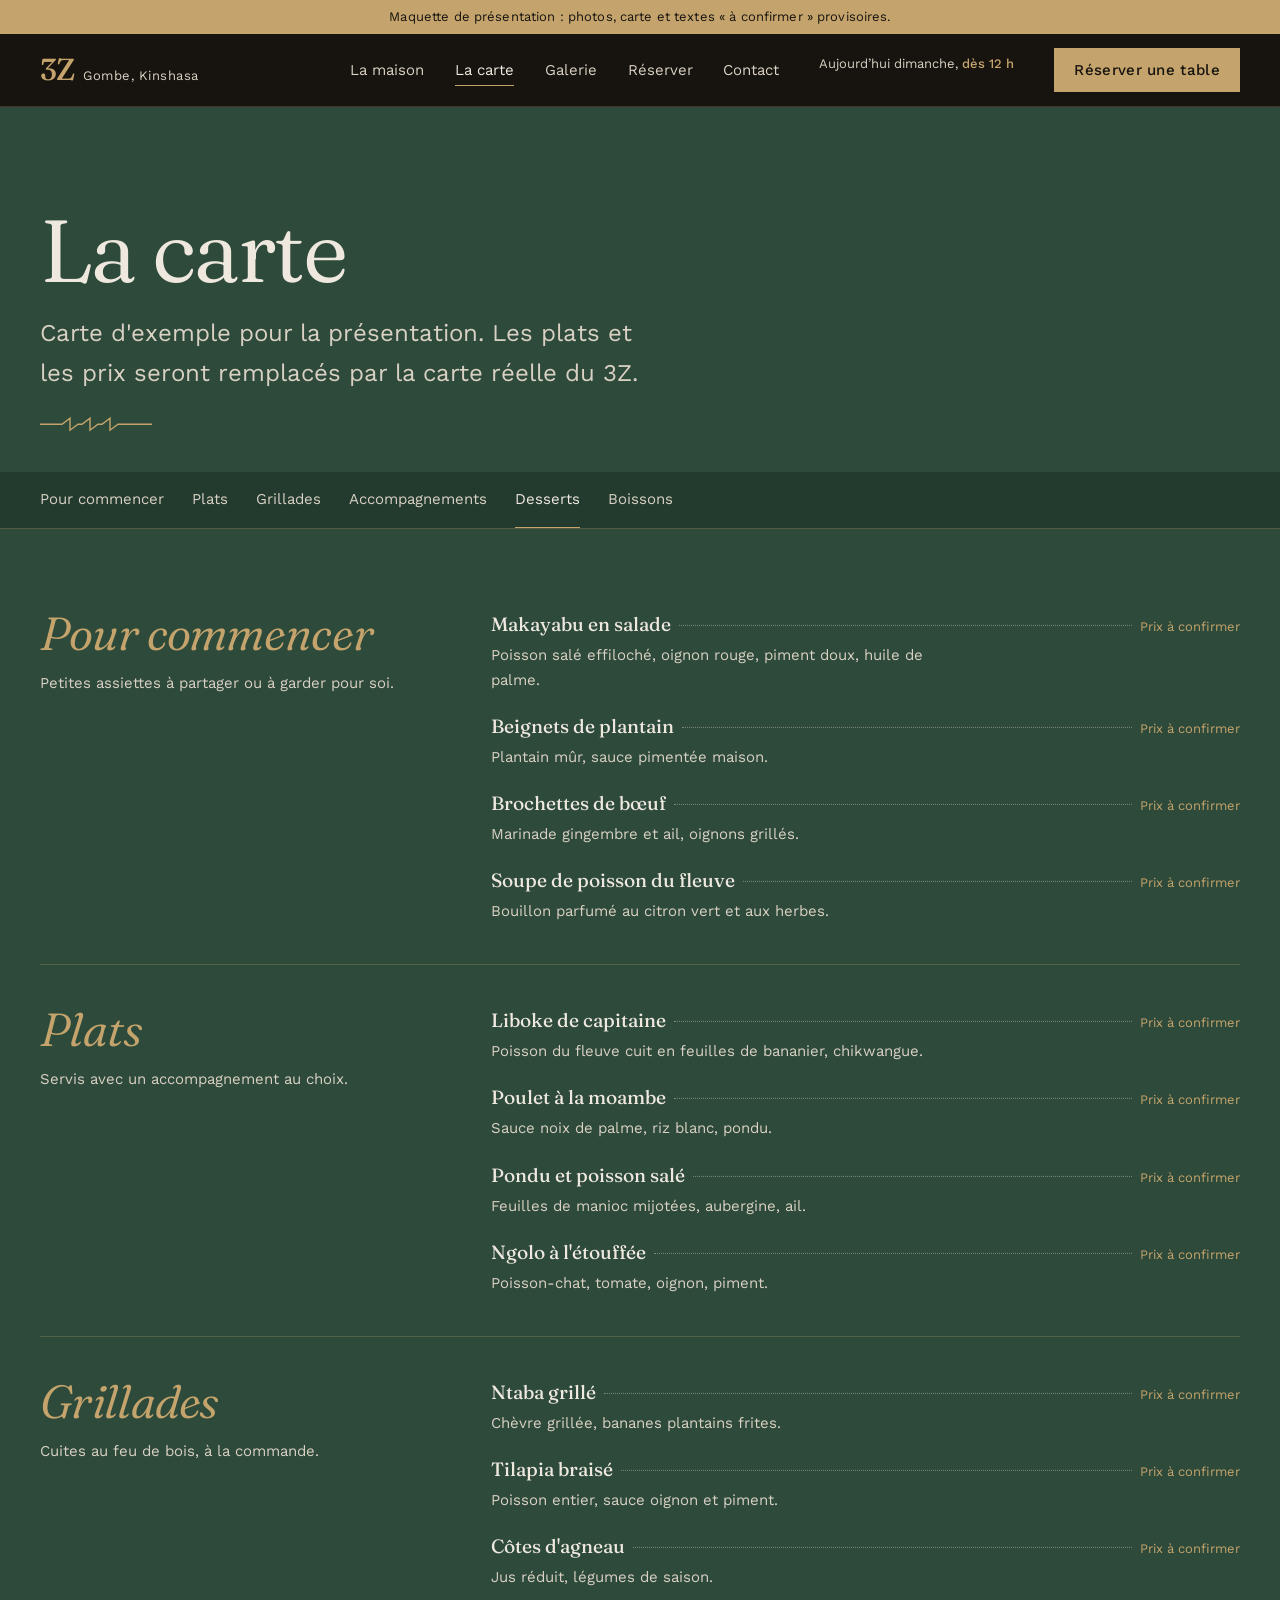
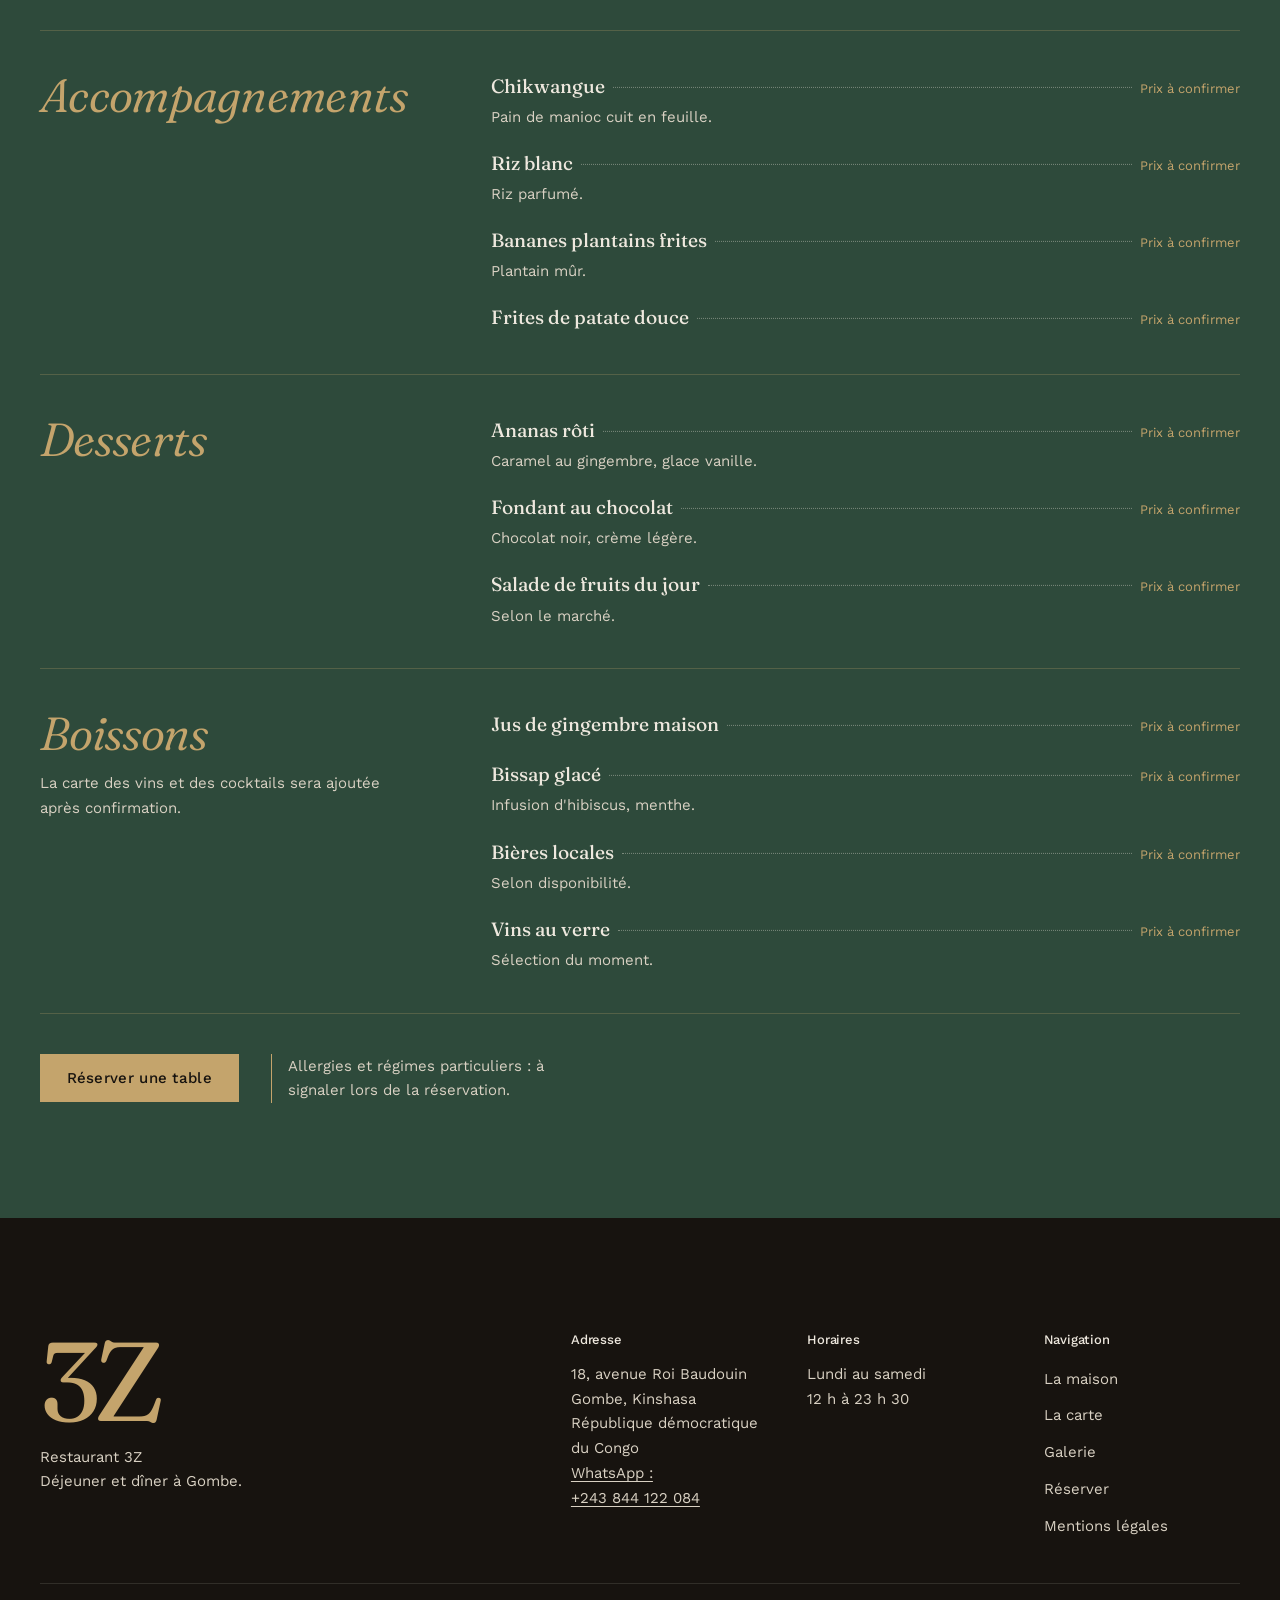
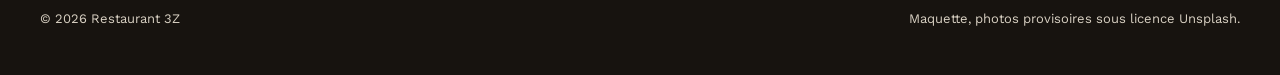
==== commit 71f446d1: "Réservation et contact vers WhatsApp (+243 844 122 084), dossier images Tous les liens Réserver et C" ====
--- a/carte.html
+++ b/carte.html
@@ -29,17 +29,17 @@
           <li><a class="navigation__lien" href="index.html#maison">La maison</a></li>
           <li><a class="navigation__lien" href="carte.html" aria-current="page">La carte</a></li>
           <li><a class="navigation__lien" href="index.html#galerie">Galerie</a></li>
-          <li><a class="navigation__lien" href="index.html#reservation">Réserver</a></li>
-          <li><a class="navigation__lien" href="index.html#contact">Contact</a></li>
+          <li><a class="navigation__lien" href="https://wa.me/243844122084?text=Bonjour%2C%20je%20souhaite%20r%C3%A9server%20une%20table%20au%20Restaurant%203Z." target="_blank" rel="noopener">Réserver</a></li>
+          <li><a class="navigation__lien" href="https://wa.me/243844122084?text=Bonjour%2C%20je%20souhaite%20contacter%20le%20Restaurant%203Z." target="_blank" rel="noopener">Contact</a></li>
         </ul>
         <div class="navigation__pied">
           <p>18, avenue Roi Baudouin, Gombe</p>
-          <a class="bouton bouton--laiton" href="index.html#reservation">Réserver une table</a>
+          <a class="bouton bouton--laiton" href="https://wa.me/243844122084?text=Bonjour%2C%20je%20souhaite%20r%C3%A9server%20une%20table%20au%20Restaurant%203Z." target="_blank" rel="noopener">Réserver une table</a>
         </div>
       </nav>
 
       <p class="entete__horaires" data-horaires-jour>Lundi au samedi, <strong>12&nbsp;h à 23&nbsp;h&nbsp;30</strong></p>
-      <a class="bouton bouton--laiton entete__reserver" href="index.html#reservation">Réserver une table</a>
+      <a class="bouton bouton--laiton entete__reserver" href="https://wa.me/243844122084?text=Bonjour%2C%20je%20souhaite%20r%C3%A9server%20une%20table%20au%20Restaurant%203Z." target="_blank" rel="noopener">Réserver une table</a>
       <button class="bascule-menu" type="button" aria-expanded="false" aria-controls="navigation">
         <span class="bascule-menu__icone" aria-hidden="true"></span>
         <span class="bascule-menu__texte">Menu</span>
@@ -202,7 +202,7 @@
         </ul>
       </section>
         <div class="carte__lien">
-          <a class="bouton bouton--laiton" href="index.html#reservation">Réserver une table</a>
+          <a class="bouton bouton--laiton" href="https://wa.me/243844122084?text=Bonjour%2C%20je%20souhaite%20r%C3%A9server%20une%20table%20au%20Restaurant%203Z." target="_blank" rel="noopener">Réserver une table</a>
           <p class="carte__avertissement">Allergies et régimes particuliers : à signaler lors de la réservation.</p>
         </div>
       </div>
@@ -220,6 +220,7 @@
         <div>
           <h2>Adresse</h2>
           <address>18, avenue Roi Baudouin<br>Gombe, Kinshasa<br>République démocratique du Congo</address>
+          <p><a href="https://wa.me/243844122084?text=Bonjour%2C%20je%20souhaite%20contacter%20le%20Restaurant%203Z." target="_blank" rel="noopener">WhatsApp : +243&nbsp;844&nbsp;122&nbsp;084</a></p>
         </div>
         <div>
           <h2>Horaires</h2>
@@ -231,7 +232,7 @@
             <li><a href="index.html#maison">La maison</a></li>
             <li><a href="carte.html">La carte</a></li>
             <li><a href="index.html#galerie">Galerie</a></li>
-            <li><a href="index.html#reservation">Réserver</a></li>
+            <li><a href="https://wa.me/243844122084?text=Bonjour%2C%20je%20souhaite%20r%C3%A9server%20une%20table%20au%20Restaurant%203Z." target="_blank" rel="noopener">Réserver</a></li>
             <li><a href="mentions.html">Mentions légales</a></li>
           </ul>
         </nav>
--- a/css/style.css
+++ b/css/style.css
@@ -353,71 +353,116 @@
 
 /* --------------------------------------------------------------------------
    Accueil : section d'ouverture
+   Inspirations : salle sombre plein cadre et grand nom (Enzo), assiette
+   ronde qui tourne et feuilles en suspension (Foody), pastille ronde
+   « Réserver » posée à cheval sur la section suivante (Drizzle).
    -------------------------------------------------------------------------- */
 .ouverture {
   position: relative;
-  min-height: calc(100svh - var(--entete-h));
   min-height: calc(100vh - var(--entete-h));
   display: grid;
-  align-items: end;
-  background: var(--ebene);
-  color: var(--ivoire);
-  overflow: hidden;
+  align-items: center;
+  background: var(--ivoire);
+  color: var(--ebene);
   isolation: isolate;
+  overflow-x: clip;
 }
 @supports (height: 100svh) {
   .ouverture { min-height: calc(100svh - var(--entete-h) - 1.75rem); }
 }
-.ouverture__photo {
+
+/* Fond clair : un grand monogramme 3Z en filigrane, avec un lent zoom continu */
+.ouverture__fond {
   position: absolute;
   inset: 0;
   z-index: -2;
-}
-.ouverture__photo img {
-  width: 100%;
-  height: 100%;
-  object-fit: cover;
-  object-position: 62% 50%;
+  overflow: hidden;
+  margin: 0;
+  display: grid;
+  place-items: center end;
+  pointer-events: none;
+}
+.ouverture__filigrane {
+  font-family: var(--titres);
+  font-style: italic;
+  font-weight: 300;
+  font-size: clamp(22rem, 52vw, 52rem);
+  line-height: 0.8;
+  letter-spacing: -0.06em;
+  color: transparent;
+  -webkit-text-stroke: 1.5px rgb(122 95 46 / 0.2);
+  margin-right: -4vw;
+  transform-origin: 70% 50%;
+  animation: lent-zoom 26s ease-in-out infinite alternate;
+}
+@keyframes lent-zoom {
+  from { transform: scale(1); }
+  to   { transform: scale(1.1) translate3d(-1.5%, -1%, 0); }
 }
 .ouverture::before {
   content: "";
   position: absolute;
   inset: 0;
-  z-index: -1;
+  z-index: -3;
   background:
-    linear-gradient(90deg, rgb(23 19 15 / 0.88) 0%, rgb(23 19 15 / 0.55) 42%, rgb(23 19 15 / 0.05) 75%),
-    linear-gradient(0deg, rgb(23 19 15 / 0.7) 0%, transparent 45%);
-}
-.ouverture__contenu {
-  padding-block: var(--e-l) clamp(2.5rem, 7vw, 5rem);
+    radial-gradient(circle at 74% 48%, rgb(196 164 108 / 0.28), transparent 38%),
+    linear-gradient(180deg, #f4efe6 0%, var(--ivoire) 100%);
+}
+
+.ouverture__grille {
+  display: grid;
+  grid-template-columns: minmax(0, 7fr) minmax(0, 5fr);
+  align-items: center;
+  gap: var(--e-m);
+  padding-block: clamp(2rem, 5vw, 4rem) clamp(5.5rem, 9vw, 7rem);
+}
+
+/* Emblème rond, comme un sceau */
+.ouverture__embleme {
+  display: grid;
+  place-items: center;
+  width: 3.75rem;
+  height: 3.75rem;
+  border: 1px solid rgb(122 95 46 / 0.6);
+  border-radius: 50%;
+  font-family: var(--titres);
+  font-size: 1.35rem;
+  font-style: italic;
+  letter-spacing: -0.04em;
+  color: var(--laiton-fonce);
+  margin-bottom: 1.25rem;
 }
 .ouverture__lieu {
-  font-size: var(--t-petit);
-  color: var(--ivoire-doux);
+  font-size: 0.8125rem;
+  font-weight: 500;
+  letter-spacing: 0.22em;
+  text-transform: uppercase;
+  color: #5d544a;
   margin-bottom: 1.25rem;
 }
 .ouverture__titre {
-  font-size: var(--t-affiche);
-  font-weight: 350;
-  max-width: 11ch;
-  letter-spacing: -0.03em;
-  line-height: 0.98;
+  font-size: clamp(3rem, 1.2rem + 5.4vw, 6.75rem);
+  font-weight: 330;
+  letter-spacing: -0.035em;
+  line-height: 0.95;
+  max-width: 10ch;
 }
 .ouverture__titre em {
   font-style: italic;
   font-weight: 300;
-  color: var(--laiton);
+  color: var(--laiton-fonce);
 }
 .ouverture .filet {
-  width: clamp(8rem, 18vw, 13rem);
+  width: clamp(8rem, 16vw, 12rem);
   height: 1.1rem;
   margin: clamp(1.5rem, 3vw, 2.25rem) 0;
+  color: var(--laiton-fonce);
 }
 .ouverture__texte {
   font-size: var(--t-grand);
   line-height: 1.5;
   max-width: 34ch;
-  color: var(--ivoire-doux);
+  color: #4a4239;
   margin-bottom: 2rem;
 }
 .ouverture__actions {
@@ -426,57 +471,187 @@
   align-items: center;
   gap: 1rem 1.75rem;
 }
-.ouverture__actions a:not(.bouton) {
+.ouverture__actions a:not(.bouton) { color: var(--ebene); font-size: var(--t-petit); }
+
+/* L'assiette : ronde, en lente rotation, avec un halo de laiton */
+.ouverture__assiette {
+  position: relative;
+  margin: 0;
+  justify-self: end;
+  width: min(100%, 31rem);
+  aspect-ratio: 1;
+}
+.ouverture__assiette::before {
+  content: "";
+  position: absolute;
+  inset: -7%;
+  border-radius: 50%;
+  border: 1px solid rgb(122 95 46 / 0.35);
+}
+.ouverture__assiette::after {
+  content: "";
+  position: absolute;
+  inset: -14%;
+  border-radius: 50%;
+  border: 1px dashed rgb(122 95 46 / 0.3);
+  animation: tourne 90s linear infinite reverse;
+}
+.ouverture__assiette-cadre {
+  position: absolute;
+  inset: 0;
+  border-radius: 50%;
+  overflow: hidden;
+  box-shadow: 0 2.5rem 4rem -1.5rem rgb(67 21 25 / 0.45), 0 0 0 0.5rem #fff;
+}
+.ouverture__assiette img {
+  width: 100%;
+  height: 100%;
+  object-fit: cover;
+  animation: tourne 70s linear infinite;
+}
+@keyframes tourne { to { transform: rotate(360deg); } }
+
+.ouverture__note {
+  position: absolute;
+  left: -6%;
+  top: 8%;
+  z-index: 2;
+  background: var(--ebene);
   color: var(--ivoire);
-  font-size: var(--t-petit);
-}
+  padding: 0.75rem 1rem;
+  font-size: 0.8125rem;
+  line-height: 1.35;
+  box-shadow: 0 1rem 2rem -0.75rem rgb(0 0 0 / 0.6);
+  --r: -4deg;
+  animation: flotte 7s ease-in-out infinite alternate;
+}
+.ouverture__note strong {
+  display: block;
+  font-family: var(--titres);
+  font-size: 1.15rem;
+  font-weight: 500;
+}
+
+/* Feuilles en suspension */
+.feuille {
+  position: absolute;
+  z-index: 1;
+  pointer-events: none;
+  filter: drop-shadow(0 0.75rem 1rem rgb(46 74 59 / 0.3));
+  animation: flotte 8s ease-in-out infinite alternate;
+}
+.feuille--1 { width: clamp(3rem, 6vw, 5.5rem); right: 3%; top: 10%; --r: 18deg; }
+.feuille--2 { width: clamp(2.25rem, 4vw, 3.75rem); right: 38%; bottom: 16%; --r: -32deg; animation-duration: 9.5s; animation-delay: -3s; }
+.feuille--3 { width: clamp(4rem, 8vw, 7rem); left: -1.5rem; bottom: 6%; --r: 140deg; animation-duration: 11s; animation-delay: -6s; filter: blur(2px) drop-shadow(0 0.75rem 1rem rgb(46 74 59 / 0.3)); opacity: 0.85; }
+@keyframes flotte {
+  from { transform: translate3d(0, 0, 0) rotate(var(--r, 0deg)); }
+  to   { transform: translate3d(0.5rem, -1.1rem, 0) rotate(calc(var(--r, 0deg) + 8deg)); }
+}
+
+/* Pastille ronde « Réserver », à cheval sur la section suivante */
+.ouverture__pastille {
+  position: absolute;
+  left: 50%;
+  bottom: 0;
+  z-index: 3;
+  width: clamp(7.5rem, 11vw, 9.5rem);
+  aspect-ratio: 1;
+  transform: translate(-50%, 50%);
+  border-radius: 50%;
+  background: var(--kola);
+  color: var(--ivoire);
+  display: grid;
+  place-items: center;
+  text-decoration: none;
+  box-shadow: 0 1rem 2.5rem -0.5rem rgb(0 0 0 / 0.55);
+  transition: background-color 0.3s, transform 0.4s var(--courbe);
+}
+.ouverture__pastille:hover { background: var(--laiton); color: var(--ebene); transform: translate(-50%, 50%) scale(1.06); }
+.ouverture__pastille svg.anneau {
+  position: absolute;
+  inset: 0.4rem;
+  width: calc(100% - 0.8rem);
+  height: calc(100% - 0.8rem);
+  animation: tourne 22s linear infinite;
+}
+.ouverture__pastille text {
+  font-family: var(--texte);
+  font-size: 10.5px;
+  font-weight: 500;
+  letter-spacing: 0.26em;
+  text-transform: uppercase;
+  fill: currentColor;
+}
+.ouverture__pastille .fleche { width: 1.4rem; height: 1.4rem; transition: transform 0.3s var(--courbe); }
+.ouverture__pastille:hover .fleche { transform: translateY(0.2rem); }
+
 .ouverture__legende {
   position: absolute;
   right: var(--gouttiere);
-  bottom: clamp(1.25rem, 3vw, 2rem);
+  bottom: 1.25rem;
   font-size: 0.75rem;
-  color: rgb(238 232 222 / 0.75);
-  writing-mode: vertical-rl;
-  transform: rotate(180deg);
-  letter-spacing: 0.04em;
-}
-@media (max-width: 40rem) {
-  .ouverture__photo img { object-position: 70% 50%; }
-  .ouverture::before {
-    background: linear-gradient(0deg, rgb(23 19 15 / 0.94) 0%, rgb(23 19 15 / 0.6) 55%, rgb(23 19 15 / 0.25) 100%);
+  color: #6b6156;
+  margin: 0;
+}
+
+@media (max-width: 56rem) {
+  .ouverture { align-items: start; }
+  .ouverture__grille {
+    grid-template-columns: 1fr;
+    padding-top: 2rem;
   }
+  .ouverture__assiette {
+    order: -1;
+    justify-self: end;
+    width: min(62vw, 22rem);
+    margin: 0 -10vw -2rem 0;
+  }
+  .ouverture__note { display: none; }
+  .ouverture__embleme { position: absolute; margin: 0; top: 2rem; left: var(--gouttiere); }
+  .feuille--1 { top: 2%; right: 46%; }
+  .feuille--2 { display: none; }
   .ouverture__legende { display: none; }
 }
 
-/* Moment de mouvement : le filet se trace, puis la photo s'éclaircit */
-.js .ouverture__photo img {
-  opacity: 0.25;
-  transform: scale(1.04);
-  transition: opacity 1.6s var(--courbe) 0.5s, transform 2.4s var(--courbe) 0.5s;
-}
+/* Entrée de la page : le filet se trace, puis le reste apparaît */
 .js .ouverture .filet path {
   stroke-dasharray: 260;
   stroke-dashoffset: 260;
-  transition: stroke-dashoffset 1.2s var(--courbe) 0.2s;
-}
+  transition: stroke-dashoffset 1.2s var(--courbe) 0.5s;
+}
+.js .ouverture__embleme,
+.js .ouverture__lieu,
 .js .ouverture__titre,
 .js .ouverture__texte,
-.js .ouverture__actions,
-.js .ouverture__lieu {
+.js .ouverture__actions {
   opacity: 0;
   transform: translateY(0.75rem);
   transition: opacity 0.9s var(--courbe), transform 0.9s var(--courbe);
 }
 .js .ouverture__lieu { transition-delay: 0.1s; }
-.js .ouverture__titre { transition-delay: 0.2s; }
-.js .ouverture__texte { transition-delay: 1s; }
-.js .ouverture__actions { transition-delay: 1.15s; }
-.est-pret .ouverture__photo img { opacity: 1; transform: none; }
+.js .ouverture__titre { transition-delay: 0.25s; }
+.js .ouverture__texte { transition-delay: 1.1s; }
+.js .ouverture__actions { transition-delay: 1.25s; }
+.js .ouverture__assiette {
+  opacity: 0;
+  scale: 0.86;
+  transition: opacity 1.4s var(--courbe) 0.3s, scale 1.8s var(--courbe) 0.3s;
+}
+.js .ouverture__pastille { opacity: 0; transition: opacity 0.8s var(--courbe) 1.5s, background-color 0.3s, transform 0.4s var(--courbe); }
 .est-pret .ouverture .filet path { stroke-dashoffset: 0; }
+.est-pret .ouverture__embleme,
+.est-pret .ouverture__lieu,
 .est-pret .ouverture__titre,
 .est-pret .ouverture__texte,
-.est-pret .ouverture__actions,
-.est-pret .ouverture__lieu { opacity: 1; transform: none; }
+.est-pret .ouverture__actions { opacity: 1; transform: none; }
+.est-pret .ouverture__assiette { opacity: 1; scale: 1; }
+.est-pret .ouverture__pastille { opacity: 1; }
+
+/* Léger effet de profondeur au mouvement de la souris (piloté par script.js) */
+.ouverture [data-profondeur] { translate: calc(var(--px, 0) * var(--p, 0) * 1px) calc(var(--py, 0) * var(--p, 0) * 1px); transition: translate 0.6s var(--courbe); }
+
+/* La section qui suit laisse de la place à la pastille */
+.ouverture + .section { padding-top: calc(var(--e-l) + 3rem); border-top: 1px solid rgb(23 19 15 / 0.1); }
 
 /* Apparitions discrètes au défilement */
 .js .apparait {
@@ -578,7 +753,7 @@
   display: grid;
   grid-template-columns: minmax(0, 7fr) minmax(0, 5fr);
   background: var(--feuille-profonde);
-  border: 1px solid rgb(196 164 108 / 0.35);
+  border: 1px solid rgb(122 95 46 / 0.35);
 }
 .carte__colonnes {
   padding: clamp(1.5rem, 5vw, 4rem);
@@ -860,7 +1035,9 @@
 .formulaire__confirmation dl { display: grid; grid-template-columns: auto 1fr; gap: 0.4rem 1.5rem; margin: 1.25rem 0; font-size: var(--t-petit); }
 .formulaire__confirmation dt { color: var(--ivoire-doux); }
 .formulaire__confirmation dd { margin: 0; }
-.formulaire__confirmation .bouton { margin-top: 0.5rem; color: var(--ivoire); }
+.formulaire__confirmation-actions { display: flex; flex-wrap: wrap; gap: 1rem; margin-top: 0.5rem; }
+.formulaire__confirmation .bouton--contour { color: var(--ivoire); }
+.icone-whatsapp { width: 1.15rem; height: 1.15rem; flex: none; }
 
 @media (max-width: 56rem) {
   .reservation__grille { grid-template-columns: 1fr; }
@@ -1023,10 +1200,18 @@
     animation-duration: 0.01ms !important;
   }
   .js .apparait,
+  .js .ouverture__embleme,
   .js .ouverture__titre,
   .js .ouverture__texte,
   .js .ouverture__actions,
   .js .ouverture__lieu,
-  .js .ouverture__photo img { opacity: 1; transform: none; }
+  .js .ouverture__pastille { opacity: 1; transform: none; }
+  .js .ouverture__assiette { opacity: 1; scale: 1; }
+  .ouverture__filigrane,
+  .ouverture__assiette img,
+  .ouverture__assiette::after,
+  .ouverture__note,
+  .feuille,
+  .ouverture__pastille svg.anneau { animation: none !important; }
   .js .ouverture .filet path { stroke-dashoffset: 0; }
 }
